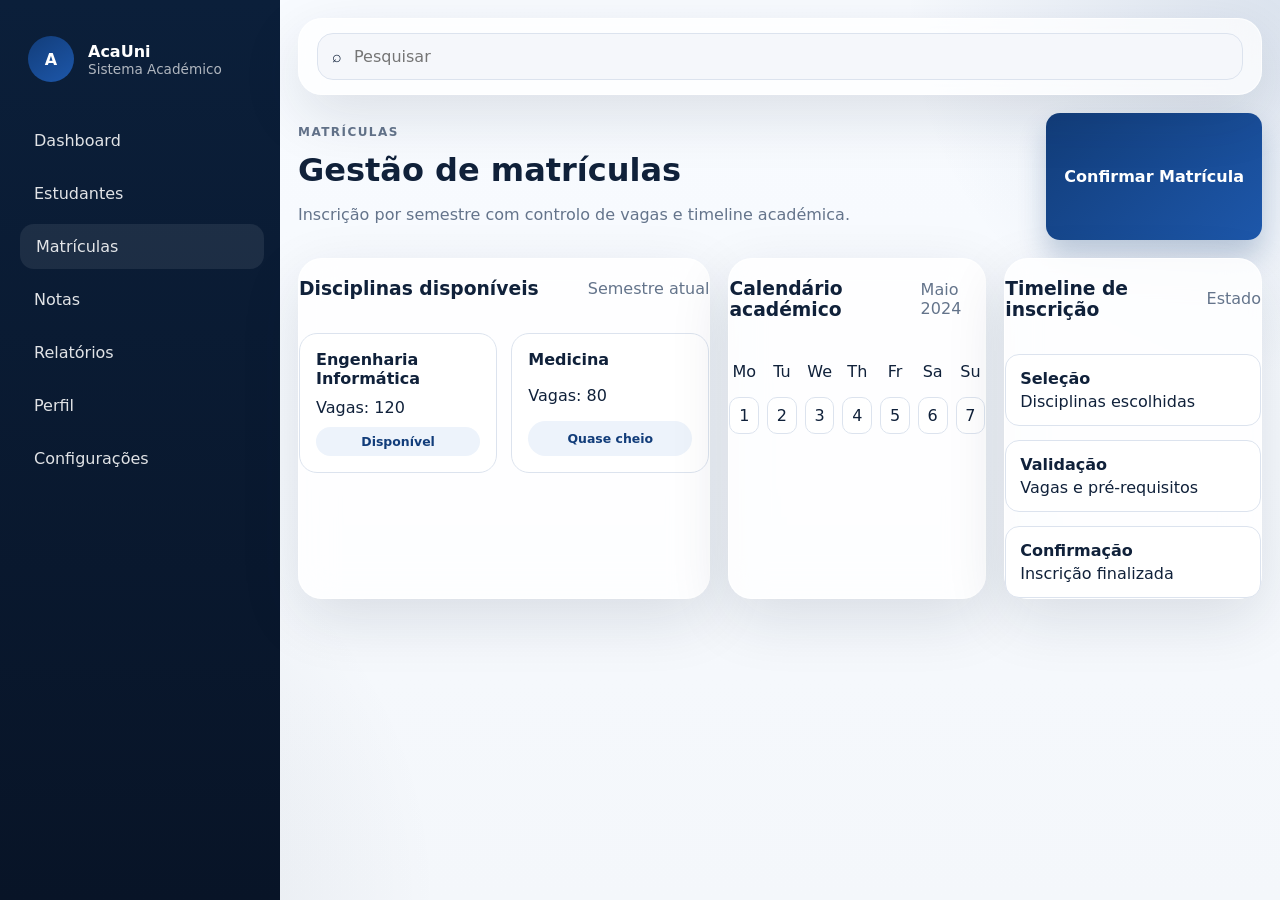
==== frontend/html/enrollments.html @ 5032302b "primeiros passos" ====
<!doctype html>
<html lang="pt-PT">
<head>
  <meta charset="utf-8">
  <meta name="viewport" content="width=device-width,initial-scale=1">
  <title>AcaUni</title>
  <link rel="icon" href="../assets/favicon.svg" type="image/svg+xml">
  <link href="../css/enrollments.css" rel="stylesheet">
</head>
<body class="app-shell">
  <div class="app-background"></div>
  <div class="app-layout">
    <aside class="sidebar"><div class="brand-mark"><div class="brand-icon">A</div><div><strong>AcaUni</strong><span>Sistema Académico</span></div></div><nav class="sidebar-nav"><a class="sidebar-link" href="index.html">Dashboard</a><a class="sidebar-link" href="students.html">Estudantes</a><a class="sidebar-link is-active" href="enrollments.html">Matrículas</a><a class="sidebar-link" href="grades.html">Notas</a><a class="sidebar-link" href="reports.html">Relatórios</a><a class="sidebar-link" href="profile.html">Perfil</a><a class="sidebar-link" href="settings.html">Configurações</a></nav></aside>

    <div class="app-main">
      <header class="topbar"><div class="search-box"><span>⌕</span><input type="search" placeholder="Pesquisar"></div></header>
      <main class="page-content">
        <section class="page-header"><div><p class="eyebrow">Matrículas</p><h1>Gestão de matrículas</h1><p>Inscrição por semestre com controlo de vagas e timeline académica.</p></div><button class="primary-button" type="button">Confirmar Matrícula</button></section>

        <section class="enrollment-grid">
          <article class="glass-card"><div class="card-head"><h3>Disciplinas disponíveis</h3><span>Semestre atual</span></div><div class="subject-grid"><div class="subject-card"><strong>Engenharia Informática</strong><span>Vagas: 120</span><small class="status-pill">Disponível</small></div><div class="subject-card"><strong>Medicina</strong><span>Vagas: 80</span><small class="status-pill">Quase cheio</small></div></div></article>

          <article class="glass-card"><div class="card-head"><h3>Calendário académico</h3><span>Maio 2024</span></div><div class="calendar-mock"><div class="calendar-grid"><span>Mo</span><span>Tu</span><span>We</span><span>Th</span><span>Fr</span><span>Sa</span><span>Su</span>
            <span class="calendar-day">1</span><span class="calendar-day">2</span><span class="calendar-day">3</span><span class="calendar-day">4</span>
            <span class="calendar-day">5</span><span class="calendar-day">6</span><span class="calendar-day">7</span>
          </div></div></article>

          <article class="glass-card"><div class="card-head"><h3>Timeline de inscrição</h3><span>Estado</span></div><ul class="timeline-list"><li><strong>Seleção</strong><span>Disciplinas escolhidas</span></li><li><strong>Validação</strong><span>Vagas e pré-requisitos</span></li><li><strong>Confirmação</strong><span>Inscrição finalizada</span></li></ul></article>
        </section>
      </main>
    </div>
  </div>
  <script src="../js/app.js" defer></script>
</body>
</html>
---- frontend/css/enrollments.css ----
@import url("common.css");

/* Página: Matrículas */
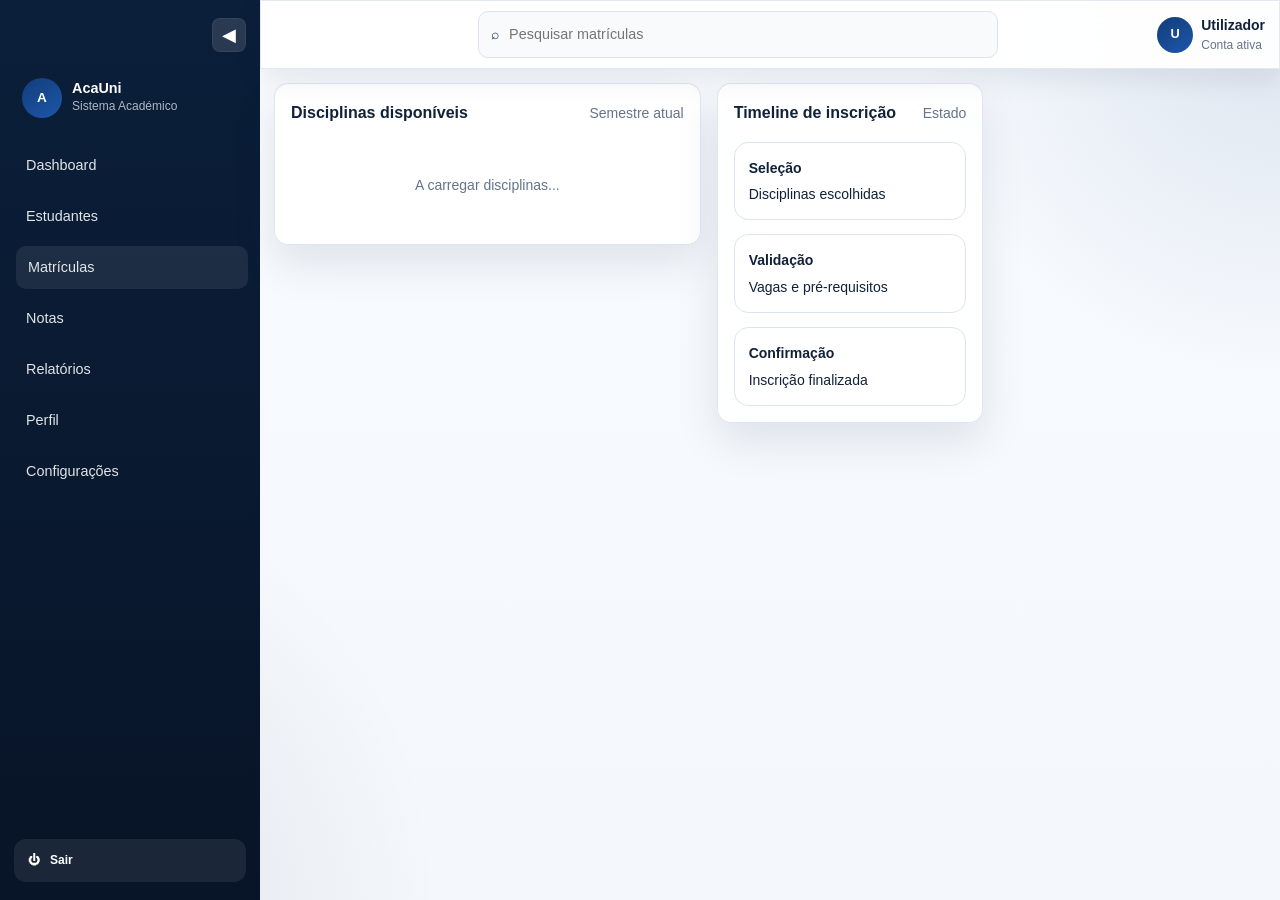
==== commit 88c97eb4: "resolvidos primiros passos" ====
--- a/frontend/html/enrollments.html
+++ b/frontend/html/enrollments.html
@@ -10,26 +10,33 @@
 <body class="app-shell">
   <div class="app-background"></div>
   <div class="app-layout">
-    <aside class="sidebar"><div class="brand-mark"><div class="brand-icon">A</div><div><strong>AcaUni</strong><span>Sistema Académico</span></div></div><nav class="sidebar-nav"><a class="sidebar-link" href="index.html">Dashboard</a><a class="sidebar-link" href="students.html">Estudantes</a><a class="sidebar-link is-active" href="enrollments.html">Matrículas</a><a class="sidebar-link" href="grades.html">Notas</a><a class="sidebar-link" href="reports.html">Relatórios</a><a class="sidebar-link" href="profile.html">Perfil</a><a class="sidebar-link" href="settings.html">Configurações</a></nav></aside>
+    <aside class="sidebar" data-sidebar><button class="sidebar-collapse" data-sidebar-collapse aria-label="Colapsar sidebar">◀</button><div class="brand-mark"><div class="brand-icon">A</div><div><strong>AcaUni</strong><span>Sistema Académico</span></div></div><nav class="sidebar-nav"><a class="sidebar-link" href="index.html"><span>Dashboard</span></a><a class="sidebar-link" href="students.html"><span>Estudantes</span></a><a class="sidebar-link is-active" href="enrollments.html"><span>Matrículas</span></a><a class="sidebar-link" href="grades.html"><span>Notas</span></a><a class="sidebar-link" href="reports.html"><span>Relatórios</span></a><a class="sidebar-link" href="profile.html"><span>Perfil</span></a><a class="sidebar-link" href="settings.html"><span>Configurações</span></a></nav><div class="sidebar-footer"><button class="sidebar-logout" data-sidebar-logout><span>⏻</span>Sair</button></div></aside>
 
     <div class="app-main">
-      <header class="topbar"><div class="search-box"><span>⌕</span><input type="search" placeholder="Pesquisar"></div></header>
+      <header class="topbar">
+        <button class="icon-button mobile-trigger" type="button" aria-label="Abrir menu">☰</button>
+        <div class="search-box"><span>⌕</span><input type="search" placeholder="Pesquisar matrículas"></div>
+        <div class="topbar-actions"><div class="profile-chip"><div class="avatar-sm" data-current-user-avatar>U</div><div><strong data-current-user-name>Utilizador</strong><span data-current-user-role>Conta ativa</span></div></div></div>
+      </header>
       <main class="page-content">
-        <section class="page-header"><div><p class="eyebrow">Matrículas</p><h1>Gestão de matrículas</h1><p>Inscrição por semestre com controlo de vagas e timeline académica.</p></div><button class="primary-button" type="button">Confirmar Matrícula</button></section>
+        <section class="enrollment-grid">
+          <article class="glass-card" data-collapsible>
+            <div class="card-head"><h3>Disciplinas disponíveis</h3><span>Semestre atual</span></div>
+            <div class="card-body" data-card-body>
+              <div class="subject-grid" data-subjects-grid><p class="empty-state">A carregar disciplinas...</p></div>
+            </div>
+          </article>
 
-        <section class="enrollment-grid">
-          <article class="glass-card"><div class="card-head"><h3>Disciplinas disponíveis</h3><span>Semestre atual</span></div><div class="subject-grid"><div class="subject-card"><strong>Engenharia Informática</strong><span>Vagas: 120</span><small class="status-pill">Disponível</small></div><div class="subject-card"><strong>Medicina</strong><span>Vagas: 80</span><small class="status-pill">Quase cheio</small></div></div></article>
-
-          <article class="glass-card"><div class="card-head"><h3>Calendário académico</h3><span>Maio 2024</span></div><div class="calendar-mock"><div class="calendar-grid"><span>Mo</span><span>Tu</span><span>We</span><span>Th</span><span>Fr</span><span>Sa</span><span>Su</span>
-            <span class="calendar-day">1</span><span class="calendar-day">2</span><span class="calendar-day">3</span><span class="calendar-day">4</span>
-            <span class="calendar-day">5</span><span class="calendar-day">6</span><span class="calendar-day">7</span>
-          </div></div></article>
-
-          <article class="glass-card"><div class="card-head"><h3>Timeline de inscrição</h3><span>Estado</span></div><ul class="timeline-list"><li><strong>Seleção</strong><span>Disciplinas escolhidas</span></li><li><strong>Validação</strong><span>Vagas e pré-requisitos</span></li><li><strong>Confirmação</strong><span>Inscrição finalizada</span></li></ul></article>
+          <article class="glass-card" data-collapsible>
+            <div class="card-head"><h3>Timeline de inscrição</h3><span>Estado</span></div>
+            <div class="card-body" data-card-body>
+              <ul class="timeline-list"><li><strong>Seleção</strong><span>Disciplinas escolhidas</span></li><li><strong>Validação</strong><span>Vagas e pré-requisitos</span></li><li><strong>Confirmação</strong><span>Inscrição finalizada</span></li></ul>
+            </div>
+          </article>
         </section>
       </main>
     </div>
   </div>
   <script src="../js/app.js" defer></script>
 </body>
-</html>+</html>
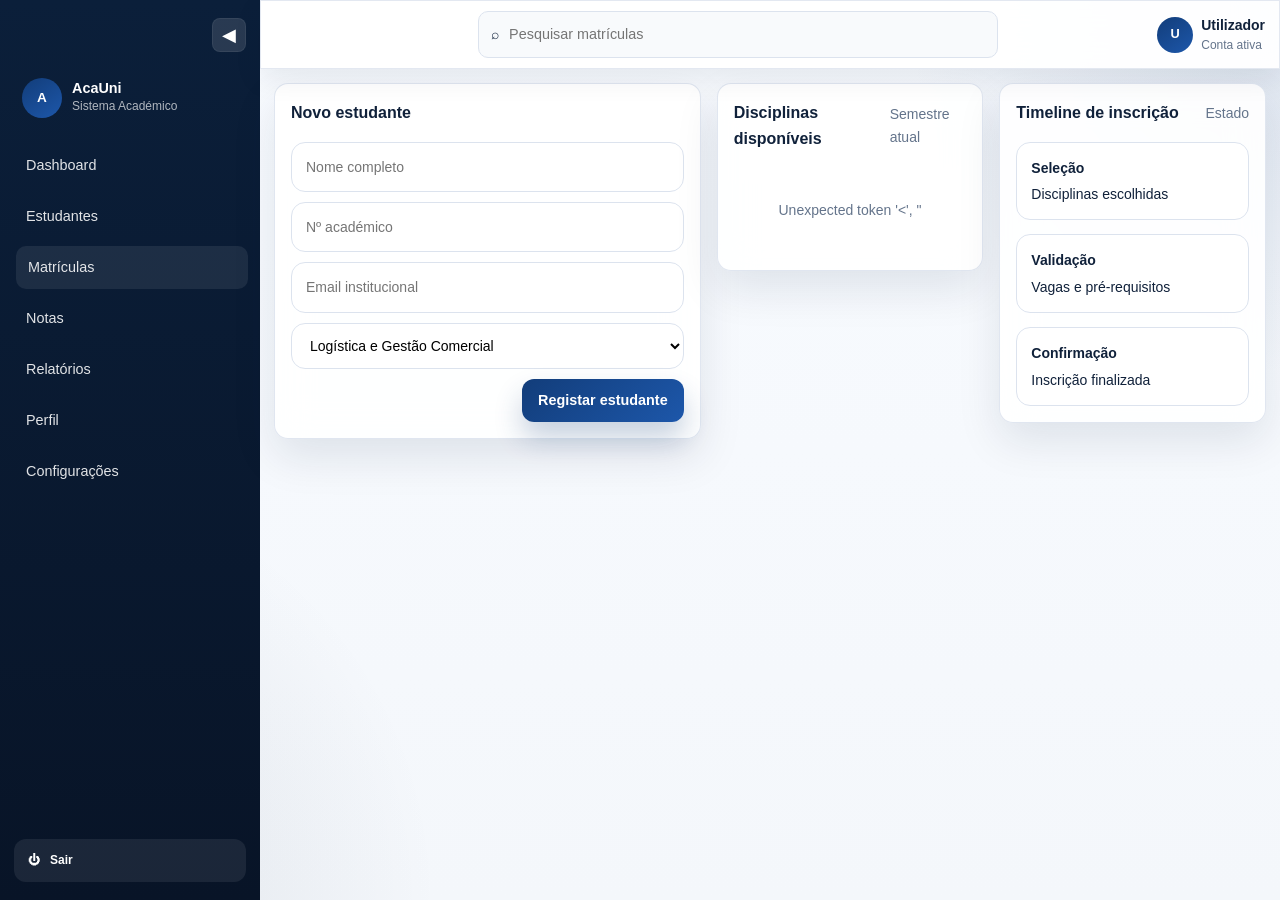
==== commit c437c9d8: "Refine academy UI and grades filters" ====
--- a/frontend/html/enrollments.html
+++ b/frontend/html/enrollments.html
@@ -20,6 +20,20 @@
       </header>
       <main class="page-content">
         <section class="enrollment-grid">
+          <article class="glass-card table-card">
+            <div class="card-head"><h3>Novo estudante</h3></div>
+            <div class="alert" data-form-message hidden></div>
+            <form class="student-form" data-student-form>
+              <input class="input-control" name="full_name" placeholder="Nome completo" required>
+              <input class="input-control" name="academic_number" placeholder="Nº académico" required>
+              <input class="input-control" type="email" name="email" placeholder="Email institucional" required>
+              <select class="input-control" name="course_id" data-course-select>
+                <option value="">A carregar cursos...</option>
+              </select>
+              <button class="primary-button" type="submit">Registar estudante</button>
+            </form>
+          </article>
+
           <article class="glass-card" data-collapsible>
             <div class="card-head"><h3>Disciplinas disponíveis</h3><span>Semestre atual</span></div>
             <div class="card-body" data-card-body>
--- a/frontend/css/enrollments.css
+++ b/frontend/css/enrollments.css
@@ -1,3 +1,14 @@
 @import url("common.css");
 
 /* Página: Matrículas */
+
+/* Estilos para o formulário de registo de estudante quando presente nesta página */
+.student-form {
+	display: flex;
+	flex-wrap: wrap;
+	gap: 10px;
+	align-items: center;
+}
+.student-form .primary-button {
+	margin-left: auto;
+}
